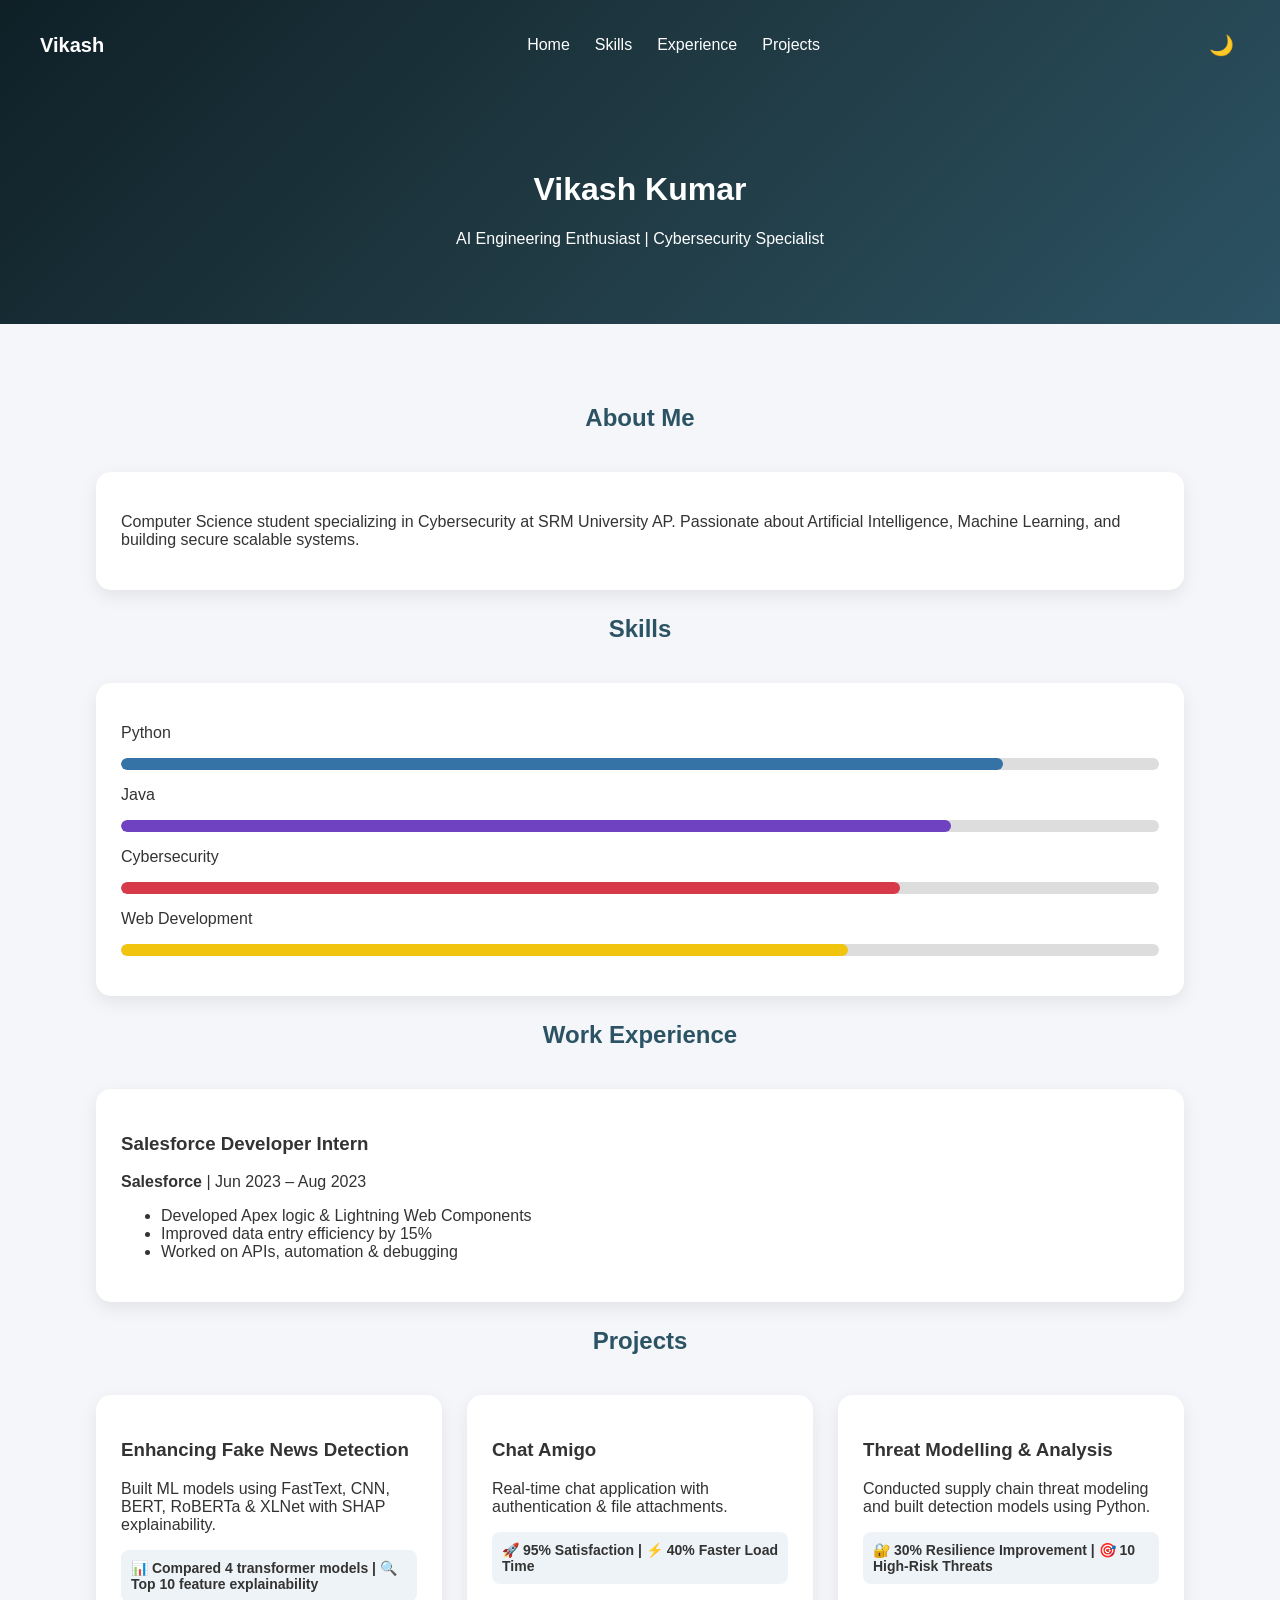
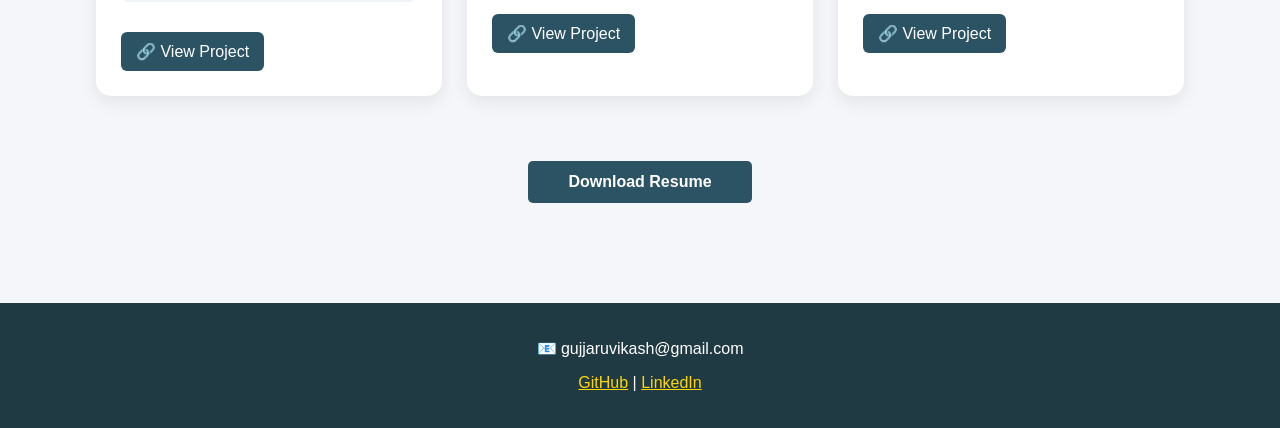
==== index.html @ e0944dd9 "Add files via upload" ====
<!DOCTYPE html>
<html lang="en">
<head>
<meta charset="UTF-8">
<meta name="viewport" content="width=device-width, initial-scale=1.0">
<title>Vikash Kumar | Portfolio</title>

<style>

/* GENERAL */
html {
    scroll-behavior: smooth;
}

body {
    margin: 0;
    font-family: 'Segoe UI', sans-serif;
    background-color: #f4f6f9;
    color: #333;
    transition: 0.3s ease;
}

.container {
    width: 85%;
    margin: auto;
    padding: 60px 0;
}

h2 {
    text-align: center;
    margin-bottom: 40px;
    color: #2c5364;
}

/* NAVIGATION */
header {
    background: linear-gradient(135deg, #0f2027, #203a43, #2c5364);
    color: white;
}

.navbar {
    display: flex;
    justify-content: space-between;
    align-items: center;
    padding: 20px 40px;
}

.logo {
    font-weight: bold;
    font-size: 20px;
}

.nav-links {
    list-style: none;
    display: flex;
    gap: 25px;
}

.nav-links a {
    color: white;
    text-decoration: none;
    font-weight: 500;
}

.nav-links a:hover {
    opacity: 0.7;
}

.dark-btn {
    background: none;
    border: none;
    font-size: 20px;
    cursor: pointer;
    color: white;
}

/* HERO */
.hero {
    text-align: center;
    padding: 60px 20px;
}

/* CARD */
.card {
    background: white;
    padding: 25px;
    border-radius: 15px;
    box-shadow: 0 6px 18px rgba(0,0,0,0.08);
    transition: all 0.4s ease;
    margin-bottom: 25px;
}

.card:hover {
    transform: translateY(-10px);
    box-shadow: 0 15px 35px rgba(0,0,0,0.15);
}

/* PROJECT GRID */
.projects {
    display: grid;
    grid-template-columns: repeat(auto-fit, minmax(300px, 1fr));
    gap: 25px;
}

.metrics {
    margin: 15px 0;
    padding: 10px;
    background-color: #eef3f7;
    border-radius: 8px;
    font-weight: 600;
    font-size: 14px;
}

.github-btn {
    display: inline-block;
    margin-top: 15px;
    padding: 10px 15px;
    background-color: #2c5364;
    color: white;
    text-decoration: none;
    border-radius: 6px;
    font-weight: 500;
    transition: 0.3s ease;
}

.github-btn:hover {
    background-color: #1b3945;
}

/* SKILLS */
.skill-bar {
    background: #ddd;
    border-radius: 20px;
    overflow: hidden;
    margin-bottom: 15px;
}

.skill {
    height: 12px;
    border-radius: 20px;
    animation: fill 2s ease forwards;
}

.python { width: 85%; background: #3572A5; }
.java { width: 80%; background: #6f42c1; }
.cyber { width: 75%; background: #d73a49; }
.web { width: 70%; background: #f1c40f; }

@keyframes fill {
    from { width: 0; }
}

/* RESUME BUTTON */
.resume-btn {
    display: block;
    width: 200px;
    margin: 40px auto;
    text-align: center;
    padding: 12px;
    background-color: #2c5364;
    color: white;
    text-decoration: none;
    border-radius: 5px;
    font-weight: bold;
}

/* FOOTER */
footer {
    text-align: center;
    padding: 20px;
    background-color: #203a43;
    color: white;
}

/* DARK MODE */
.dark-mode {
    background-color: #0d1117;
    color: #c9d1d9;
}

.dark-mode .card,
.dark-mode .metrics {
    background-color: #161b22;
}

.dark-mode footer {
    background-color: #0d1117;
}

</style>
</head>

<body>

<header id="home">
    <nav class="navbar">
        <div class="logo">Vikash</div>
        <ul class="nav-links">
            <li><a href="#home">Home</a></li>
            <li><a href="#skills">Skills</a></li>
            <li><a href="#experience">Experience</a></li>
            <li><a href="#projects">Projects</a></li>
        </ul>
        <button onclick="toggleDarkMode()" class="dark-btn">🌙</button>
    </nav>

    <div class="hero">
        <h1>Vikash Kumar</h1>
        <p>AI Engineering Enthusiast | Cybersecurity Specialist</p>
    </div>
</header>

<div class="container">

    <!-- ABOUT -->
    <h2>About Me</h2>
    <div class="card">
        <p>
            Computer Science student specializing in Cybersecurity at SRM University AP.
            Passionate about Artificial Intelligence, Machine Learning, and building
            secure scalable systems.
        </p>
    </div>

    <!-- SKILLS -->
    <h2 id="skills">Skills</h2>
    <div class="card">
        <p>Python</p>
        <div class="skill-bar"><div class="skill python"></div></div>

        <p>Java</p>
        <div class="skill-bar"><div class="skill java"></div></div>

        <p>Cybersecurity</p>
        <div class="skill-bar"><div class="skill cyber"></div></div>

        <p>Web Development</p>
        <div class="skill-bar"><div class="skill web"></div></div>
    </div>

    <!-- EXPERIENCE -->
    <h2 id="experience">Work Experience</h2>
    <div class="card">
        <h3>Salesforce Developer Intern</h3>
        <p><strong>Salesforce</strong> | Jun 2023 – Aug 2023</p>
        <ul>
            <li>Developed Apex logic & Lightning Web Components</li>
            <li>Improved data entry efficiency by 15%</li>
            <li>Worked on APIs, automation & debugging</li>
        </ul>
    </div>

    <!-- PROJECTS -->
    <h2 id="projects">Projects</h2>
    <div class="projects">

        <div class="card">
            <h3>Enhancing Fake News Detection</h3>
            <p>Built ML models using FastText, CNN, BERT, RoBERTa & XLNet with SHAP explainability.</p>
            <div class="metrics">📊 Compared 4 transformer models | 🔍 Top 10 feature explainability</div>
            <a href="https://github.com/vikash0482" target="_blank" class="github-btn">🔗 View Project</a>
        </div>

        <div class="card">
            <h3>Chat Amigo</h3>
            <p>Real-time chat application with authentication & file attachments.</p>
            <div class="metrics">🚀 95% Satisfaction | ⚡ 40% Faster Load Time</div>
            <a href="https://github.com/vikash0482" target="_blank" class="github-btn">🔗 View Project</a>
        </div>

        <div class="card">
            <h3>Threat Modelling & Analysis</h3>
            <p>Conducted supply chain threat modeling and built detection models using Python.</p>
            <div class="metrics">🔐 30% Resilience Improvement | 🎯 10 High-Risk Threats</div>
            <a href="https://github.com/vikash0482" target="_blank" class="github-btn">🔗 View Project</a>
        </div>

    </div>

    <!-- RESUME -->
    <a href="resume.pdf" download class="resume-btn">Download Resume</a>

</div>

<footer>
    <p>📧 gujjaruvikash@gmail.com</p>
    <p>
        <a href="https://github.com/vikash0482" target="_blank" style="color:gold;">GitHub</a> |
        <a href="https://linkedin.com/in/vikash-kumar-b1717a24b" target="_blank" style="color:gold;">LinkedIn</a>
    </p>
</footer>

<script>
function toggleDarkMode() {
    document.body.classList.toggle("dark-mode");
}
</script>

</body>
</html>
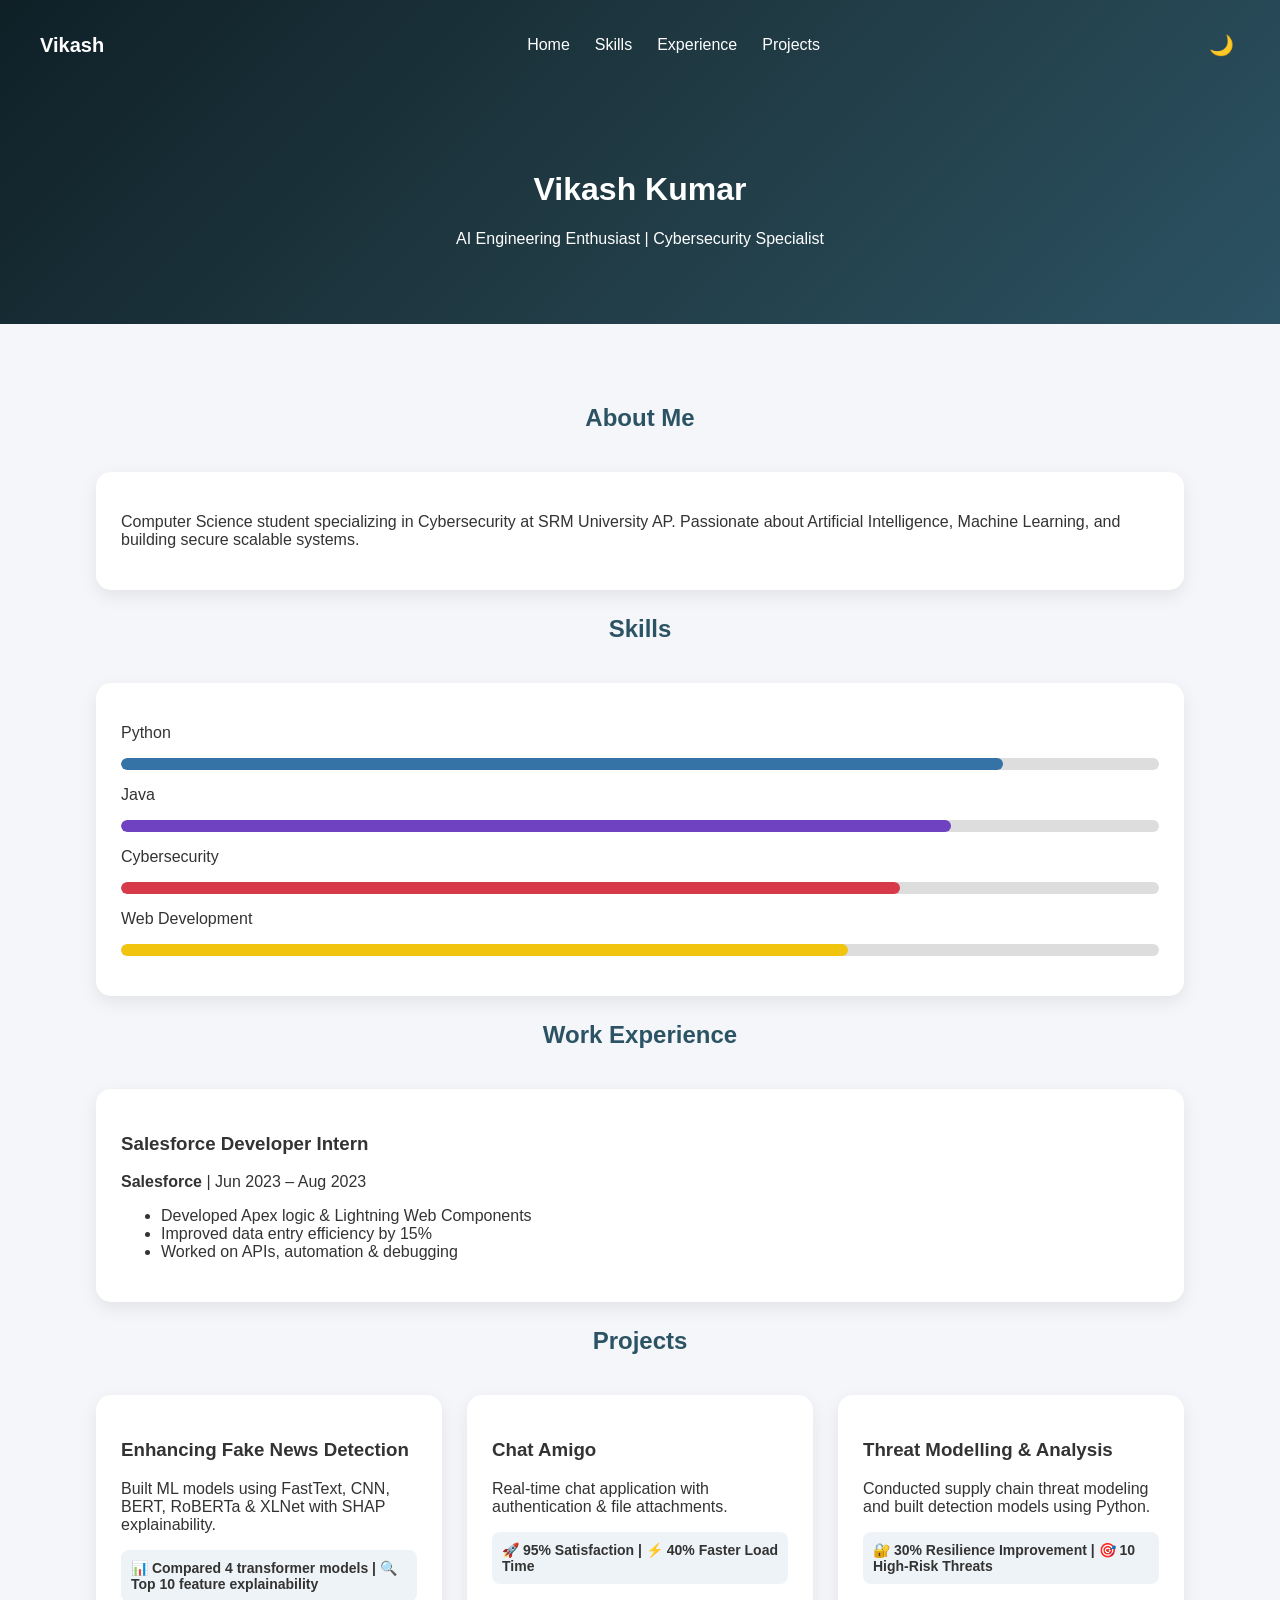
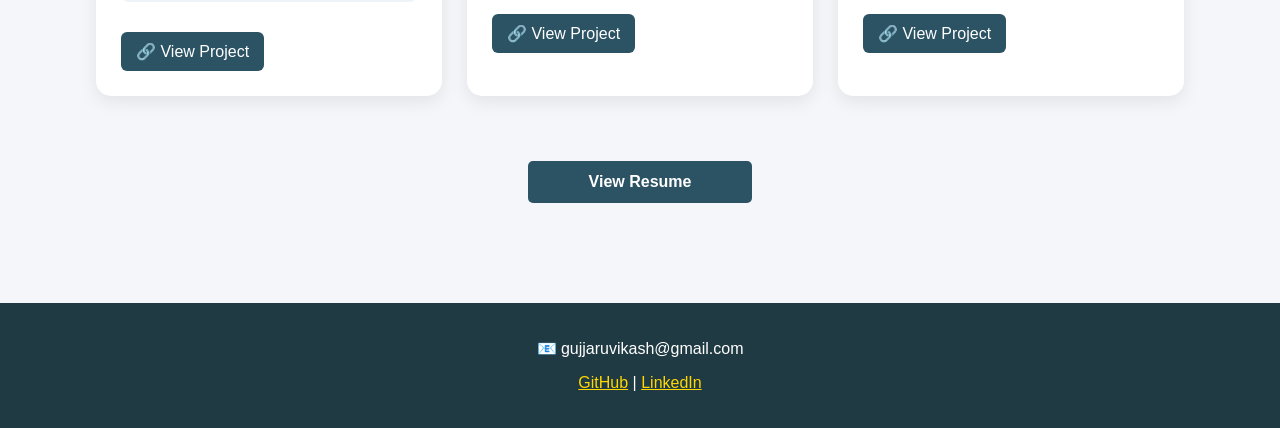
==== commit 9e868935: "Update index.html" ====
--- a/index.html
+++ b/index.html
@@ -278,7 +278,10 @@
     </div>
 
     <!-- RESUME -->
-    <a href="resume.pdf" download class="resume-btn">Download Resume</a>
+    <a href="Vikash_Kumar_Resume.pdf" target="_blank" class="resume-btn">
+View Resume
+</a>
+
 
 </div>
 
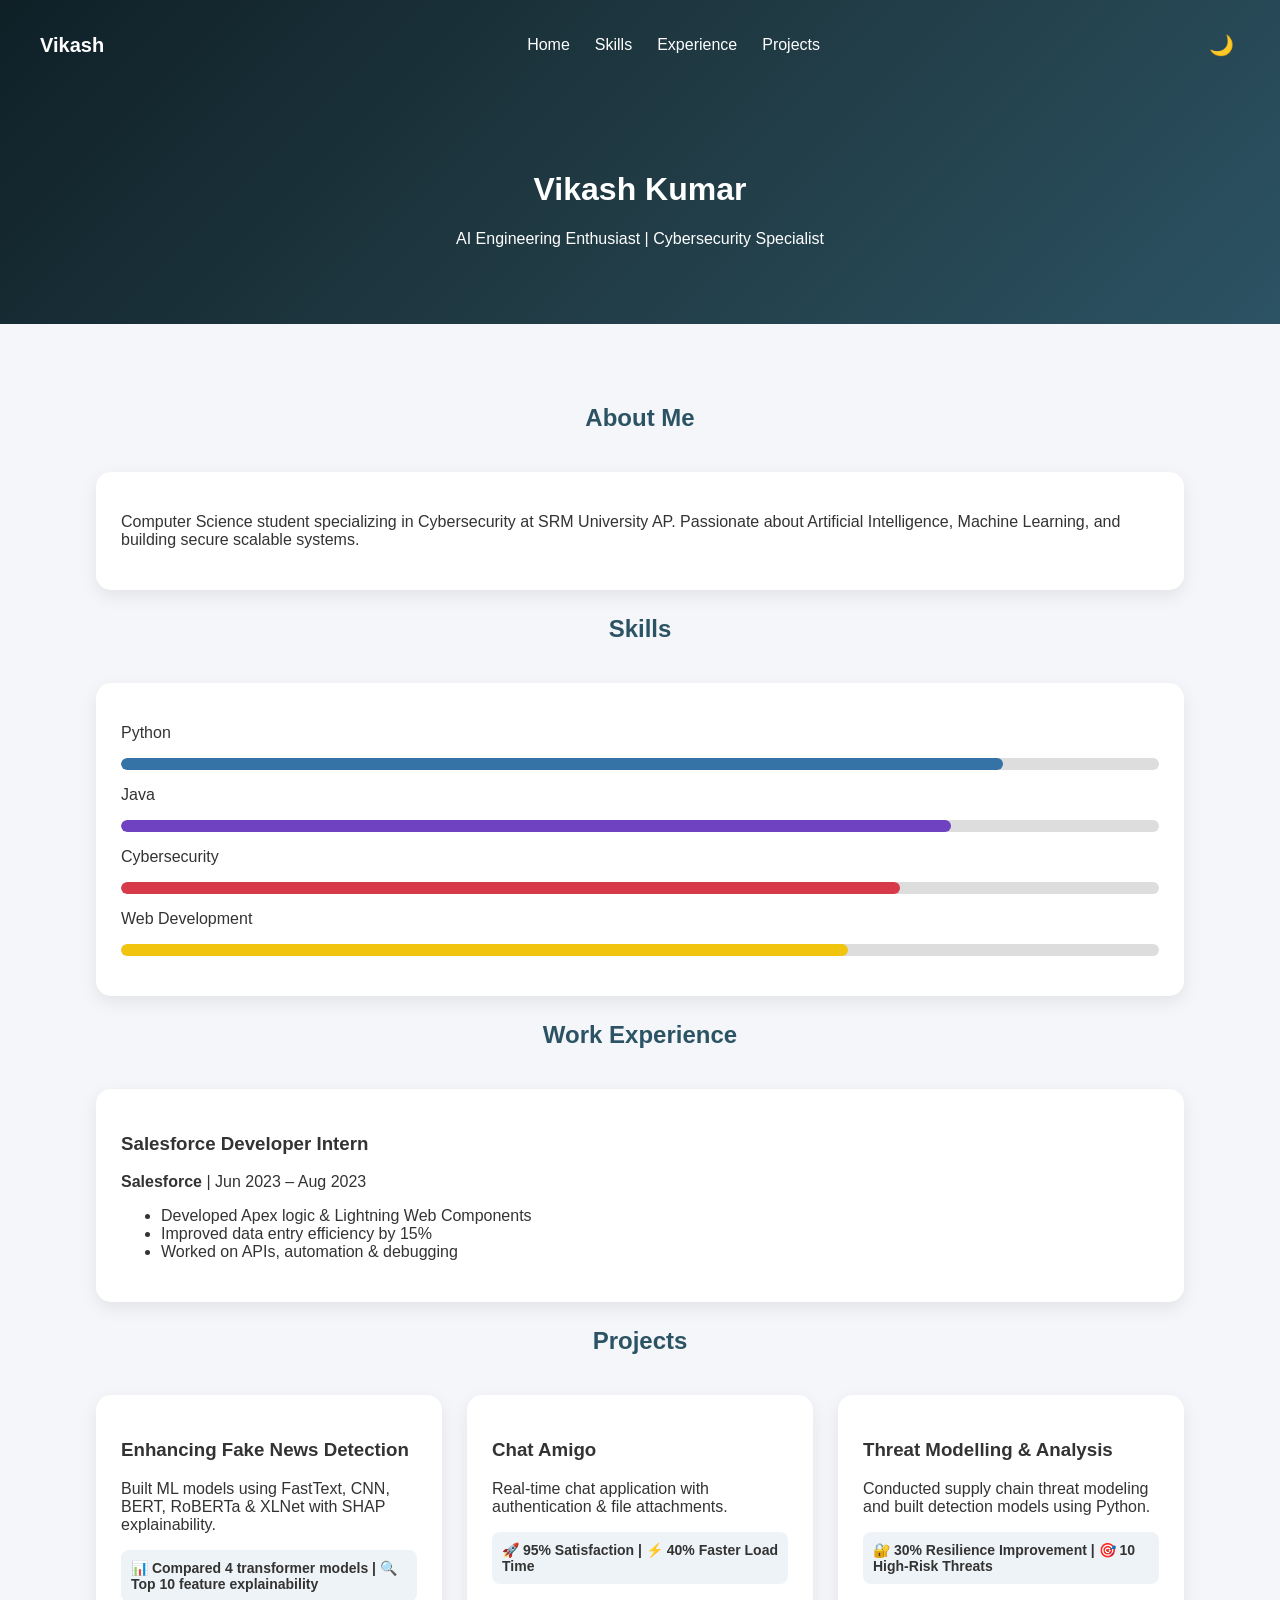
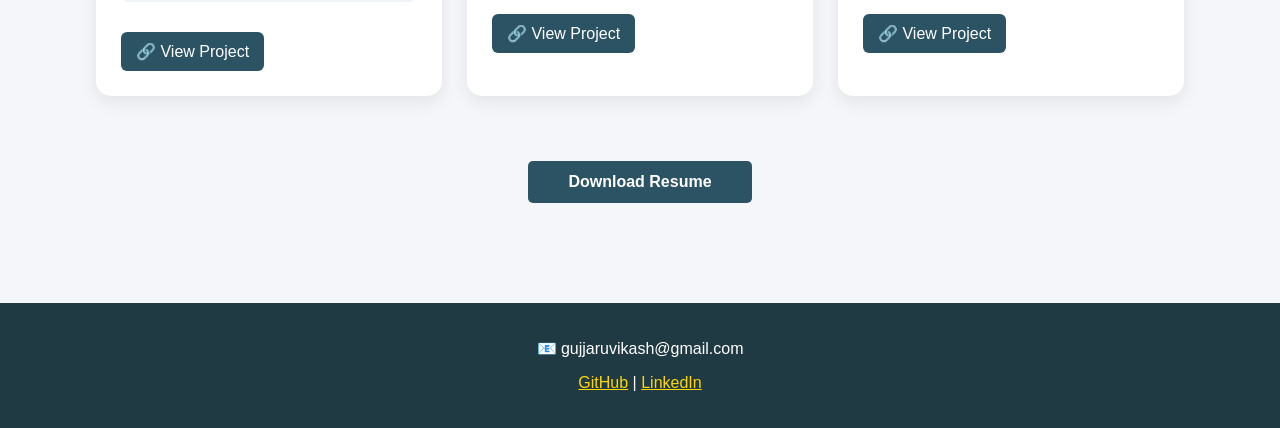
==== commit e9e9cda8: "Update index.html" ====
--- a/index.html
+++ b/index.html
@@ -279,7 +279,7 @@
 
     <!-- RESUME -->
     <a href="Vikash_Kumar_Resume.pdf" target="_blank" class="resume-btn">
-View Resume
+Download Resume
 </a>
 
 
@@ -300,4 +300,4 @@
 </script>
 
 </body>
-</html>
+</html> 
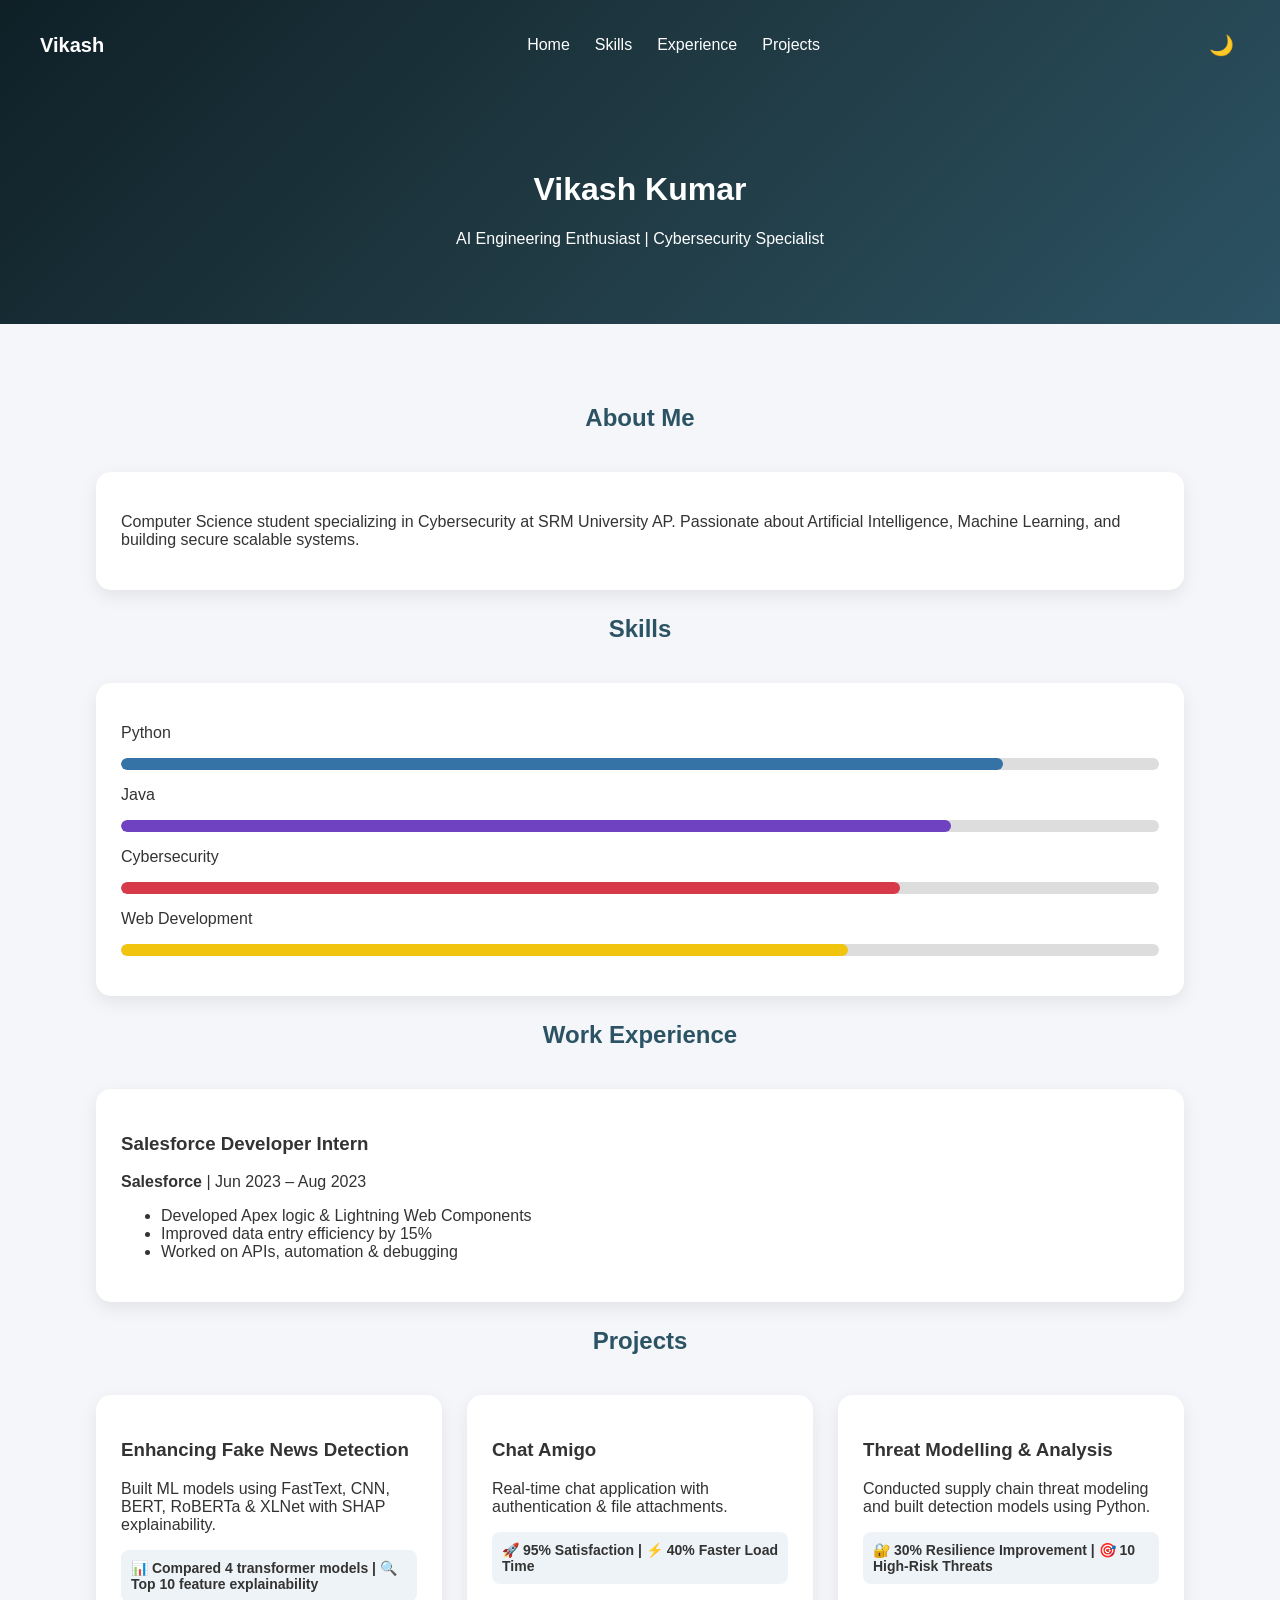
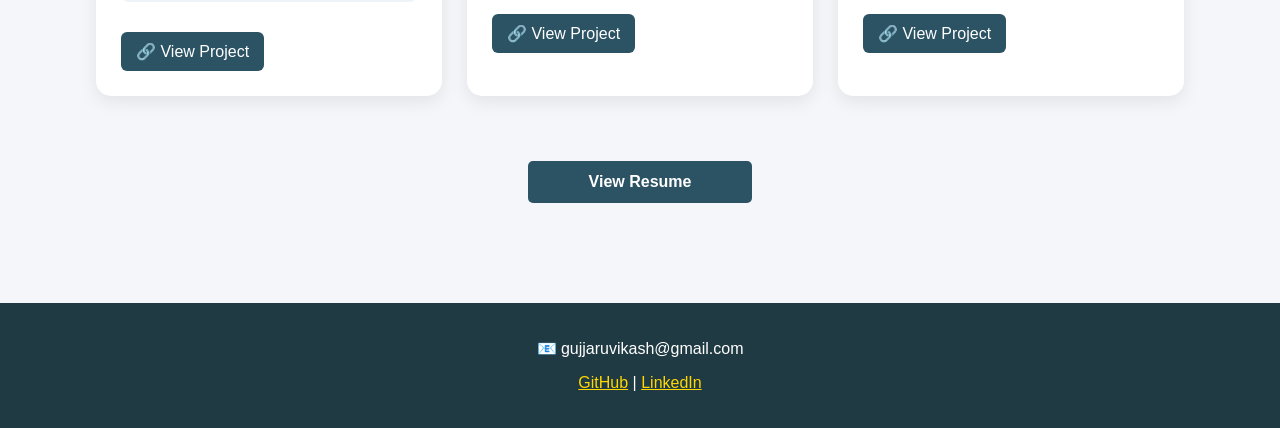
==== commit 1155dc6f: "Update index.html" ====
--- a/index.html
+++ b/index.html
@@ -279,7 +279,7 @@
 
     <!-- RESUME -->
     <a href="Vikash_Kumar_Resume.pdf" target="_blank" class="resume-btn">
-Download Resume
+View Resume
 </a>
 
 
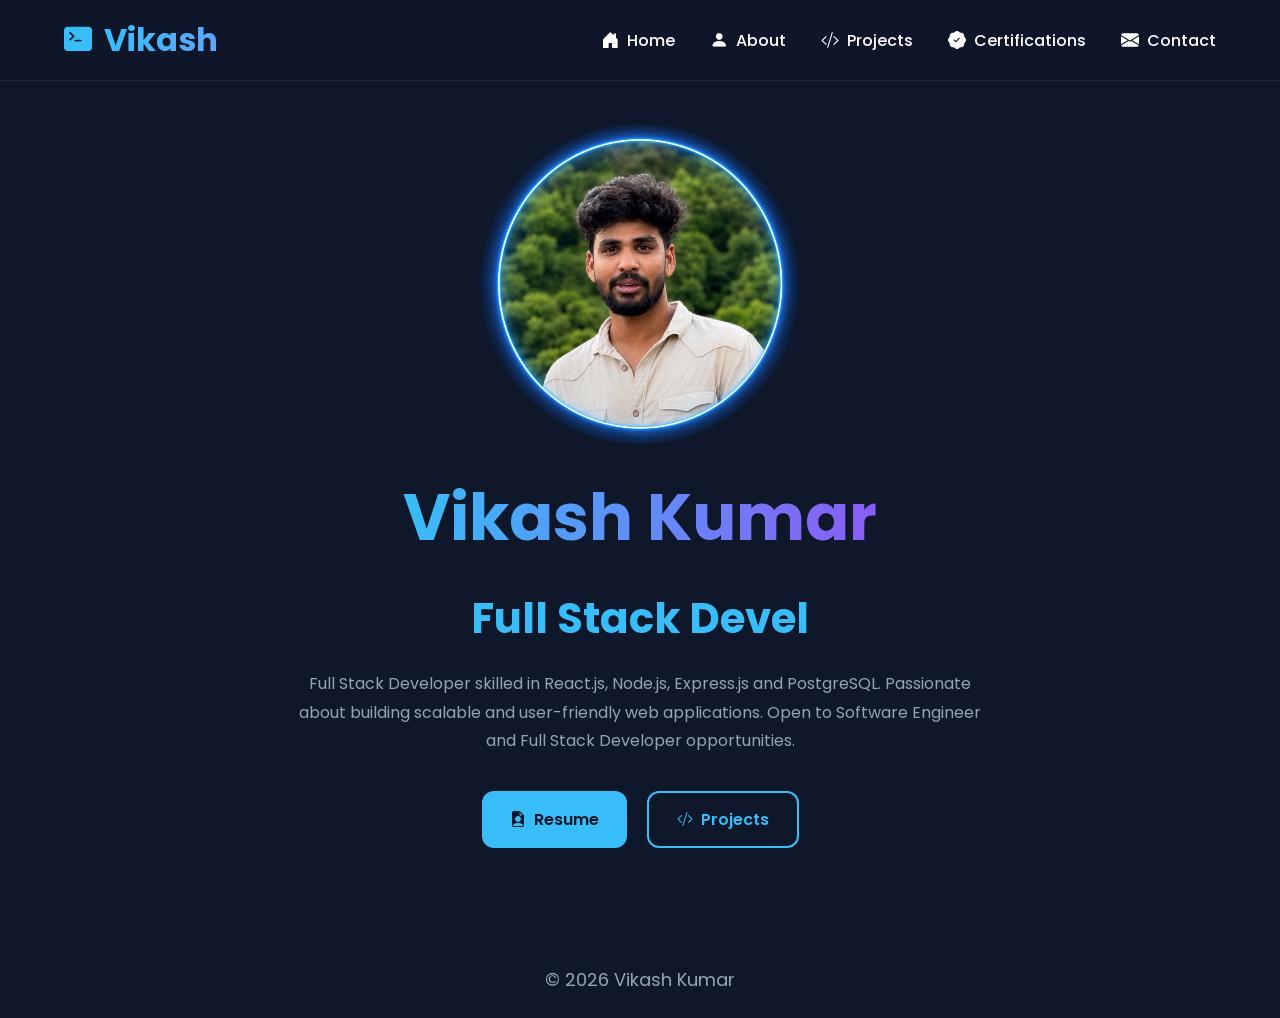
==== commit 70a707d4: "Initial portfolio website" ====
--- a/index.html
+++ b/index.html
@@ -1,303 +1,196 @@
 <!DOCTYPE html>
 <html lang="en">
+
 <head>
-<meta charset="UTF-8">
-<meta name="viewport" content="width=device-width, initial-scale=1.0">
-<title>Vikash Kumar | Portfolio</title>
 
-<style>
+    <meta charset="UTF-8">
 
-/* GENERAL */
-html {
-    scroll-behavior: smooth;
-}
+    <meta name="viewport" content="width=device-width, initial-scale=1.0">
 
-body {
-    margin: 0;
-    font-family: 'Segoe UI', sans-serif;
-    background-color: #f4f6f9;
-    color: #333;
-    transition: 0.3s ease;
-}
+    <title>
 
-.container {
-    width: 85%;
-    margin: auto;
-    padding: 60px 0;
-}
+        About | Vikash Kumar
 
-h2 {
-    text-align: center;
-    margin-bottom: 40px;
-    color: #2c5364;
-}
+    </title>
 
-/* NAVIGATION */
-header {
-    background: linear-gradient(135deg, #0f2027, #203a43, #2c5364);
-    color: white;
-}
+    <link rel="stylesheet" href="css/style.css">
 
-.navbar {
-    display: flex;
-    justify-content: space-between;
-    align-items: center;
-    padding: 20px 40px;
-}
+    <link rel="stylesheet" href="https://cdnjs.cloudflare.com/ajax/libs/font-awesome/6.5.2/css/all.min.css">
 
-.logo {
-    font-weight: bold;
-    font-size: 20px;
-}
+    <link rel="stylesheet" href="https://cdn.jsdelivr.net/npm/bootstrap-icons@1.11.3/font/bootstrap-icons.min.css">
 
-.nav-links {
-    list-style: none;
-    display: flex;
-    gap: 25px;
-}
-
-.nav-links a {
-    color: white;
-    text-decoration: none;
-    font-weight: 500;
-}
-
-.nav-links a:hover {
-    opacity: 0.7;
-}
-
-.dark-btn {
-    background: none;
-    border: none;
-    font-size: 20px;
-    cursor: pointer;
-    color: white;
-}
-
-/* HERO */
-.hero {
-    text-align: center;
-    padding: 60px 20px;
-}
-
-/* CARD */
-.card {
-    background: white;
-    padding: 25px;
-    border-radius: 15px;
-    box-shadow: 0 6px 18px rgba(0,0,0,0.08);
-    transition: all 0.4s ease;
-    margin-bottom: 25px;
-}
-
-.card:hover {
-    transform: translateY(-10px);
-    box-shadow: 0 15px 35px rgba(0,0,0,0.15);
-}
-
-/* PROJECT GRID */
-.projects {
-    display: grid;
-    grid-template-columns: repeat(auto-fit, minmax(300px, 1fr));
-    gap: 25px;
-}
-
-.metrics {
-    margin: 15px 0;
-    padding: 10px;
-    background-color: #eef3f7;
-    border-radius: 8px;
-    font-weight: 600;
-    font-size: 14px;
-}
-
-.github-btn {
-    display: inline-block;
-    margin-top: 15px;
-    padding: 10px 15px;
-    background-color: #2c5364;
-    color: white;
-    text-decoration: none;
-    border-radius: 6px;
-    font-weight: 500;
-    transition: 0.3s ease;
-}
-
-.github-btn:hover {
-    background-color: #1b3945;
-}
-
-/* SKILLS */
-.skill-bar {
-    background: #ddd;
-    border-radius: 20px;
-    overflow: hidden;
-    margin-bottom: 15px;
-}
-
-.skill {
-    height: 12px;
-    border-radius: 20px;
-    animation: fill 2s ease forwards;
-}
-
-.python { width: 85%; background: #3572A5; }
-.java { width: 80%; background: #6f42c1; }
-.cyber { width: 75%; background: #d73a49; }
-.web { width: 70%; background: #f1c40f; }
-
-@keyframes fill {
-    from { width: 0; }
-}
-
-/* RESUME BUTTON */
-.resume-btn {
-    display: block;
-    width: 200px;
-    margin: 40px auto;
-    text-align: center;
-    padding: 12px;
-    background-color: #2c5364;
-    color: white;
-    text-decoration: none;
-    border-radius: 5px;
-    font-weight: bold;
-}
-
-/* FOOTER */
-footer {
-    text-align: center;
-    padding: 20px;
-    background-color: #203a43;
-    color: white;
-}
-
-/* DARK MODE */
-.dark-mode {
-    background-color: #0d1117;
-    color: #c9d1d9;
-}
-
-.dark-mode .card,
-.dark-mode .metrics {
-    background-color: #161b22;
-}
-
-.dark-mode footer {
-    background-color: #0d1117;
-}
-
-</style>
 </head>
 
 <body>
 
-<header id="home">
-    <nav class="navbar">
-        <div class="logo">Vikash</div>
-        <ul class="nav-links">
-            <li><a href="#home">Home</a></li>
-            <li><a href="#skills">Skills</a></li>
-            <li><a href="#experience">Experience</a></li>
-            <li><a href="#projects">Projects</a></li>
-        </ul>
-        <button onclick="toggleDarkMode()" class="dark-btn">🌙</button>
-    </nav>
+    <header>
 
-    <div class="hero">
-        <h1>Vikash Kumar</h1>
-        <p>AI Engineering Enthusiast | Cybersecurity Specialist</p>
-    </div>
-</header>
+        <nav>
 
-<div class="container">
+            <div class="logo">
 
-    <!-- ABOUT -->
-    <h2>About Me</h2>
-    <div class="card">
-        <p>
-            Computer Science student specializing in Cybersecurity at SRM University AP.
-            Passionate about Artificial Intelligence, Machine Learning, and building
-            secure scalable systems.
-        </p>
-    </div>
+                <i class="bi bi-terminal-fill"></i>
 
-    <!-- SKILLS -->
-    <h2 id="skills">Skills</h2>
-    <div class="card">
-        <p>Python</p>
-        <div class="skill-bar"><div class="skill python"></div></div>
+                <span>Vikash</span>
 
-        <p>Java</p>
-        <div class="skill-bar"><div class="skill java"></div></div>
+            </div>
 
-        <p>Cybersecurity</p>
-        <div class="skill-bar"><div class="skill cyber"></div></div>
+            <ul class="nav-links">
 
-        <p>Web Development</p>
-        <div class="skill-bar"><div class="skill web"></div></div>
-    </div>
+                <li>
 
-    <!-- EXPERIENCE -->
-    <h2 id="experience">Work Experience</h2>
-    <div class="card">
-        <h3>Salesforce Developer Intern</h3>
-        <p><strong>Salesforce</strong> | Jun 2023 – Aug 2023</p>
-        <ul>
-            <li>Developed Apex logic & Lightning Web Components</li>
-            <li>Improved data entry efficiency by 15%</li>
-            <li>Worked on APIs, automation & debugging</li>
-        </ul>
-    </div>
+                    <a href="index.html">
 
-    <!-- PROJECTS -->
-    <h2 id="projects">Projects</h2>
-    <div class="projects">
+                        <i class="bi bi-house-door-fill"></i>
 
-        <div class="card">
-            <h3>Enhancing Fake News Detection</h3>
-            <p>Built ML models using FastText, CNN, BERT, RoBERTa & XLNet with SHAP explainability.</p>
-            <div class="metrics">📊 Compared 4 transformer models | 🔍 Top 10 feature explainability</div>
-            <a href="https://github.com/vikash0482" target="_blank" class="github-btn">🔗 View Project</a>
+                        Home
+
+                    </a>
+
+                </li>
+
+
+                <li>
+
+                    <a href="about.html">
+
+                        <i class="bi bi-person-fill"></i>
+
+                        About
+
+                    </a>
+
+                </li>
+
+
+                <li>
+
+                    <a href="projects.html">
+
+                        <i class="bi bi-code-slash"></i>
+
+                        Projects
+
+                    </a>
+
+                </li>
+
+
+                <li>
+
+                    <a href="certifications.html">
+
+                        <i class="bi bi-patch-check-fill"></i>
+
+                        Certifications
+
+                    </a>
+
+                </li>
+
+
+                <li>
+
+                    <a href="contact.html">
+
+                        <i class="bi bi-envelope-fill"></i>
+
+                        Contact
+
+                    </a>
+
+                </li>
+
+            </ul>
+
+        </nav>
+
+    </header>
+
+
+
+    <!-- HERO SECTION -->
+
+    <section class="hero">
+
+        <img src="assets/profile.jpg" alt="Vikash Kumar Profile Picture">
+
+
+        <h1>
+
+            Vikash Kumar
+
+        </h1>
+
+
+        <h2>
+
+            <span id="typing"></span>
+
+        </h2>
+
+
+        
+            <p>
+
+                Full Stack Developer skilled in
+
+                React.js, Node.js, Express.js
+
+                and PostgreSQL.
+
+                Passionate about building scalable
+
+                and user-friendly web applications.
+
+                Open to Software Engineer and
+
+                Full Stack Developer opportunities.
+
+            </p>
+        
+
+
+
+        <div class="buttons">
+
+
+            <a href="assets/Vikash_fullstack.pdf" class="btn primary" target="_blank">
+
+                <i class="bi bi-file-earmark-person-fill"></i>
+
+                Resume
+
+            </a>
+            <a href="projects.html" class="btn secondary">
+
+                <i class="bi bi-code-slash"></i>
+
+                Projects
+
+            </a>
+
+
         </div>
 
-        <div class="card">
-            <h3>Chat Amigo</h3>
-            <p>Real-time chat application with authentication & file attachments.</p>
-            <div class="metrics">🚀 95% Satisfaction | ⚡ 40% Faster Load Time</div>
-            <a href="https://github.com/vikash0482" target="_blank" class="github-btn">🔗 View Project</a>
-        </div>
-
-        <div class="card">
-            <h3>Threat Modelling & Analysis</h3>
-            <p>Conducted supply chain threat modeling and built detection models using Python.</p>
-            <div class="metrics">🔐 30% Resilience Improvement | 🎯 10 High-Risk Threats</div>
-            <a href="https://github.com/vikash0482" target="_blank" class="github-btn">🔗 View Project</a>
-        </div>
-
-    </div>
-
-    <!-- RESUME -->
-    <a href="Vikash_Kumar_Resume.pdf" target="_blank" class="resume-btn">
-View Resume
-</a>
+    </section>
 
 
-</div>
 
-<footer>
-    <p>📧 gujjaruvikash@gmail.com</p>
-    <p>
-        <a href="https://github.com/vikash0482" target="_blank" style="color:gold;">GitHub</a> |
-        <a href="https://linkedin.com/in/vikash-kumar-b1717a24b" target="_blank" style="color:gold;">LinkedIn</a>
-    </p>
-</footer>
+    <footer>
 
-<script>
-function toggleDarkMode() {
-    document.body.classList.toggle("dark-mode");
-}
-</script>
+        <p>
+
+            © 2026 Vikash Kumar
+
+        </p>
+
+    </footer>
+
+
+
+    <script src="js/script.js"></script>
 
 </body>
-</html> 
+
+</html>
--- a/css/style.css
+++ b/css/style.css
@@ -0,0 +1,932 @@
+/* GOOGLE FONT */
+
+@import url('https://fonts.googleapis.com/css2?family=Poppins:wght@300;400;500;600;700&display=swap');
+
+*{
+
+margin:0;
+
+padding:0;
+
+box-sizing:border-box;
+
+}
+
+
+html{
+
+scroll-behavior:smooth;
+
+}
+
+
+body{
+
+font-family:'Poppins',sans-serif;
+
+background:#0f172a;
+
+color:#f8fafc;
+
+}
+
+
+
+/* HEADER */
+
+header{
+
+position:sticky;
+
+top:0;
+
+z-index:1000;
+
+background:rgba(15,23,42,0.8);
+
+backdrop-filter:blur(15px);
+
+border-bottom:
+
+1px solid rgba(255,255,255,0.08);
+
+}
+
+
+nav{
+
+width:90%;
+
+height:80px;
+
+margin:auto;
+
+display:flex;
+
+justify-content:space-between;
+
+align-items:center;
+
+}
+
+
+
+.logo{
+
+display:flex;
+
+align-items:center;
+
+gap:12px;
+
+font-size:32px;
+
+font-weight:700;
+
+color:#38bdf8;
+
+cursor:pointer;
+
+}
+
+
+.logo i{
+
+font-size:28px;
+
+animation: glow 2s ease-in-out infinite alternate;
+
+}
+
+
+.logo span{
+
+background:linear-gradient(
+90deg,
+#38bdf8,
+#60a5fa
+);
+
+-webkit-background-clip:text;
+
+-webkit-text-fill-color:transparent;
+
+}
+
+
+
+.nav-links{
+
+display:flex;
+
+gap:35px;
+
+list-style:none;
+
+}
+.nav-links a{
+
+display:flex;
+
+align-items:center;
+
+gap:8px;
+
+text-decoration:none;
+
+color:white;
+
+font-weight:500;
+
+transition:0.3s;
+
+}
+
+
+.nav-links a:hover{
+
+color:#38bdf8;
+
+transform:translateY(-2px);
+
+}
+
+
+.nav-links i{
+
+font-size:18px;
+
+}
+
+.nav-links a:hover{
+
+color:#38bdf8;
+
+}
+
+
+
+/* HERO */
+
+.hero{
+
+min-height:90vh;
+
+display:flex;
+
+justify-content:center;
+
+align-items:center;
+
+flex-direction:column;
+
+text-align:center;
+
+padding:40px;
+
+}
+
+
+
+.hero img{
+
+width:220px;
+
+height:220px;
+
+border-radius:50%;
+
+object-fit:cover;
+
+border:4px solid #38bdf8;
+
+box-shadow:
+
+0 0 25px #38bdf8;
+
+}
+
+
+
+.hero h1{
+
+font-size:65px;
+
+margin-top:25px;
+
+background:
+
+linear-gradient(
+
+90deg,
+
+#38bdf8,
+
+#8b5cf6
+
+);
+
+-webkit-background-clip:text;
+
+-webkit-text-fill-color:transparent;
+
+}
+
+.hero h2{
+
+margin-top:10px;
+
+color:#38bdf8;
+
+}
+
+.hero p{
+
+max-width:700px;
+
+line-height:1.8;
+
+margin-top:20px;
+
+color:#94a3b8;
+
+}
+
+/* BUTTONS */
+.buttons{
+
+display:flex;
+
+gap:20px;
+
+margin-top:35px;
+
+}
+
+.btn{
+
+padding:14px 28px;
+
+border-radius:12px;
+
+text-decoration:none;
+
+font-weight:600;
+
+transition:0.3s;
+
+display:flex;
+
+align-items:center;
+
+justify-content:center;
+
+gap:8px;
+
+white-space: nowrap;
+
+}
+
+
+.primary{
+
+background:#38bdf8;
+
+color:#0f172a;
+
+}
+
+.primary:hover{
+
+transform:translateY(-5px);
+
+}
+
+
+.secondary{
+
+border:2px solid #38bdf8;
+
+color:#38bdf8;
+
+}
+
+
+
+.secondary:hover{
+
+background:#38bdf8;
+
+color:#0f172a;
+
+}
+
+
+
+
+/* SECTION */
+
+section{
+
+width:85%;
+
+margin:auto;
+
+padding:80px 0;
+
+}
+
+
+
+.section-title{
+
+text-align:center;
+
+font-size:40px;
+
+margin-bottom:50px;
+
+color:#38bdf8;
+
+}
+
+
+
+/* CARD */
+
+.card{
+
+background:#1e293b;
+
+border-radius:20px;
+
+padding:30px;
+
+border:
+
+1px solid rgba(255,255,255,0.08);
+
+transition:0.3s;
+
+}
+
+
+
+.card:hover{
+
+transform:translateY(-10px);
+
+box-shadow:
+
+0 15px 35px
+
+rgba(56,189,248,0.2);
+
+}
+
+
+
+.card h2{
+
+color:#38bdf8;
+
+}
+
+
+
+.card p{
+
+line-height:1.8;
+
+color:#cbd5e1;
+
+margin-top:20px;
+
+margin-bottom:10px;
+
+}
+
+
+
+
+/* PROJECT GRID */
+
+.projects{
+
+display:grid;
+
+grid-template-columns:
+
+repeat(auto-fit,minmax(320px,1fr));
+
+gap:30px;
+
+}
+
+
+/* PROJECT IMAGE */
+
+.project-img{
+
+height:220px;
+
+border-radius:20px;
+
+display:flex;
+
+flex-direction:column;
+
+justify-content:center;
+
+align-items:center;
+
+text-align:center;
+
+margin-bottom:20px;
+
+color:white;
+
+}
+
+
+
+
+/* BOOKNEST */
+
+.booknest-bg{
+
+background:
+
+linear-gradient(
+
+135deg,
+
+#2563eb,
+
+#06b6d4
+
+);
+
+}
+
+
+
+/* DBANK */
+
+.dbank-bg{
+
+background:
+
+linear-gradient(
+
+135deg,
+
+#7c3aed,
+
+#9333ea
+
+);
+
+}
+
+
+
+/* TRAVEL */
+
+.travel-bg{
+
+background:
+
+linear-gradient(
+
+135deg,
+
+#059669,
+
+#10b981
+
+);
+
+}
+
+
+
+/* RAIN */
+
+.rain-bg{
+
+background:
+
+linear-gradient(
+
+135deg,
+
+#0ea5e9,
+
+#3b82f6
+
+);
+
+}
+
+
+
+/* PROJECT ICON */
+
+.project-icon{
+
+font-size:55px;
+
+margin-bottom:15px;
+
+}
+
+
+
+/* PROJECT TITLE */
+
+.project-img h3{
+
+font-size:32px;
+
+margin-bottom:10px;
+
+}
+
+
+/* PROJECT SUBTITLE */
+
+.project-img p{
+
+color:white;
+
+opacity:0.9;
+
+}
+
+
+/* TAGS */
+
+.tags{
+
+margin-top:10px;
+
+padding-top:20px;
+
+border-top:1px solid rgba(56,189,248,0.15);
+
+display:flex;
+
+flex-wrap:wrap;
+
+gap:12px;
+
+}
+
+.tags span{
+
+background:#0f172a;
+
+padding:10px 18px;
+
+border-radius:22px;
+
+font-size:15px;
+
+color:#38bdf8;
+
+border:1px solid rgba(56,189,248,0.3);
+
+transition:0.3s;
+
+}
+
+.tags span:hover{
+
+transform:translateY(-3px);
+
+background:#38bdf8;
+
+color:#0f172a;
+
+}
+
+
+/* PROJECT BUTTONS */
+
+
+
+
+/* FEATURED CERTIFICATE */
+
+.featured-cert{
+
+text-align:center;
+
+padding:50px;
+
+}
+
+
+.featured-cert h2{
+
+font-size:35px;
+
+}
+
+
+
+.featured-cert p{
+
+font-size:18px;
+
+}
+
+
+
+.featured-cert .btn{
+
+margin-top:25px;
+
+display:inline-block;
+
+}
+
+
+
+
+/* CONTACT */
+
+.contact-img{
+
+width:170px;
+
+height:170px;
+
+border-radius:50%;
+
+object-fit:cover;
+
+border:4px solid #38bdf8;
+
+margin-bottom:20px;
+
+}
+
+
+form{
+
+display:flex;
+
+flex-direction:column;
+
+gap:20px;
+
+}
+
+
+
+input,
+
+textarea{
+
+padding:15px;
+
+border:none;
+
+outline:none;
+
+border-radius:12px;
+
+background:#0f172a;
+
+color:white;
+
+font-size:16px;
+
+}
+
+
+
+textarea{
+
+resize:none;
+
+}
+
+
+
+
+/* MOBILE */
+
+@media(max-width:768px){
+
+.hero h1{
+
+font-size:clamp(60px,8vw,95px);
+
+line-height:1.1;
+
+margin-top:25px;
+
+background:
+
+linear-gradient(
+
+90deg,
+
+#38bdf8,
+
+#8b5cf6
+
+);
+
+-webkit-background-clip:text;
+
+-webkit-text-fill-color:transparent;
+
+}
+
+.nav-links{
+
+display:none;
+
+}
+
+
+.buttons{
+
+flex-direction:column;
+
+}
+
+
+section{
+
+width:92%;
+
+}
+
+
+.section-title{
+
+font-size:32px;
+
+}
+
+}
+.hero img{
+
+width:320px;
+
+height:320px;
+
+border-radius:50%;
+
+object-fit:cover;
+
+/* NO BORDER */
+
+border:none;
+
+/* Your image already has glow */
+
+box-shadow:none;
+
+transition:0.4s ease;
+
+}
+
+
+.hero img:hover{
+
+transform:scale(1.03);
+
+}
+.hero{
+
+min-height:90vh;
+
+display:flex;
+
+justify-content:center;
+
+align-items:center;
+
+flex-direction:column;
+
+text-align:center;
+
+padding:40px;
+
+width:100%;
+
+overflow:hidden;
+
+}
+.hero h2{
+
+font-size:42px;
+
+min-height:60px;
+
+margin-top:20px;
+
+color:#38bdf8;
+
+font-weight:700;
+
+}
+footer{
+
+width:100%;
+
+padding:25px 0;
+
+text-align:center;
+
+color:#94a3b8;
+
+font-size:18px;
+
+margin-top:50px;
+
+}
+.project-card{
+
+background:#1b2740;
+
+border-radius:20px;
+
+padding:30px;
+
+height:700px;
+
+display:flex;
+
+flex-direction:column;
+
+}
+
+.project-content{
+
+display:flex;
+
+flex-direction:column;
+
+gap:20px;
+
+}
+
+.project-buttons{
+
+display:flex;
+
+justify-content:center;
+
+gap:18px;
+
+margin-top:auto;
+
+}
+
+.project-buttons .btn{
+
+width:170px;
+
+height:60px;
+
+display:flex;
+
+align-items:center;
+
+justify-content:center;
+
+gap:10px;
+
+white-space:nowrap;
+
+border-radius:14px;
+
+}
+.cert-card{
+    min-height:430px;
+    display:flex;
+    flex-direction:column;
+}
+
+.cert-card h2{
+    min-height:100px;
+    color:#38bdf8;
+}
+
+.cert-card p{
+    flex-grow:1;
+    margin-top:20px;
+    color:#cbd5e1;
+    line-height:1.8;
+}
+
+.cert-card .btn{
+    margin-top:25px;
+}
